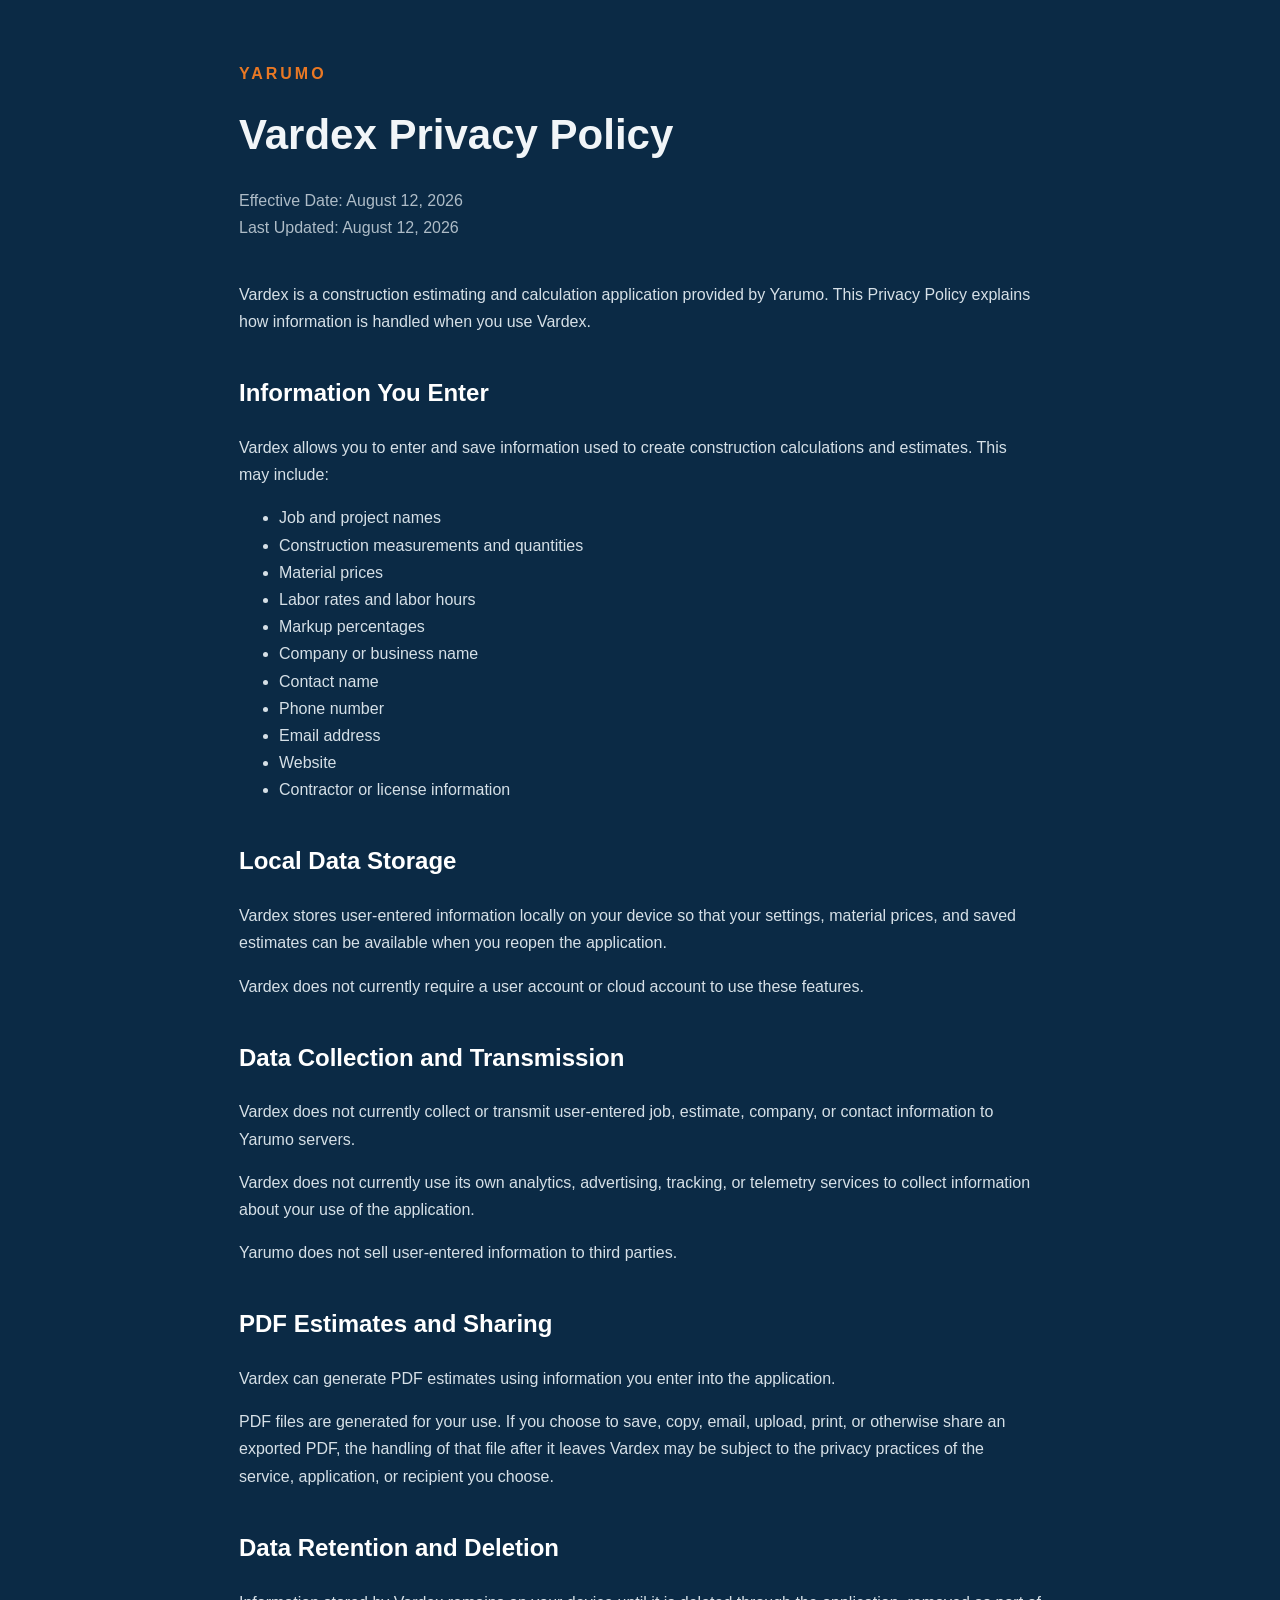
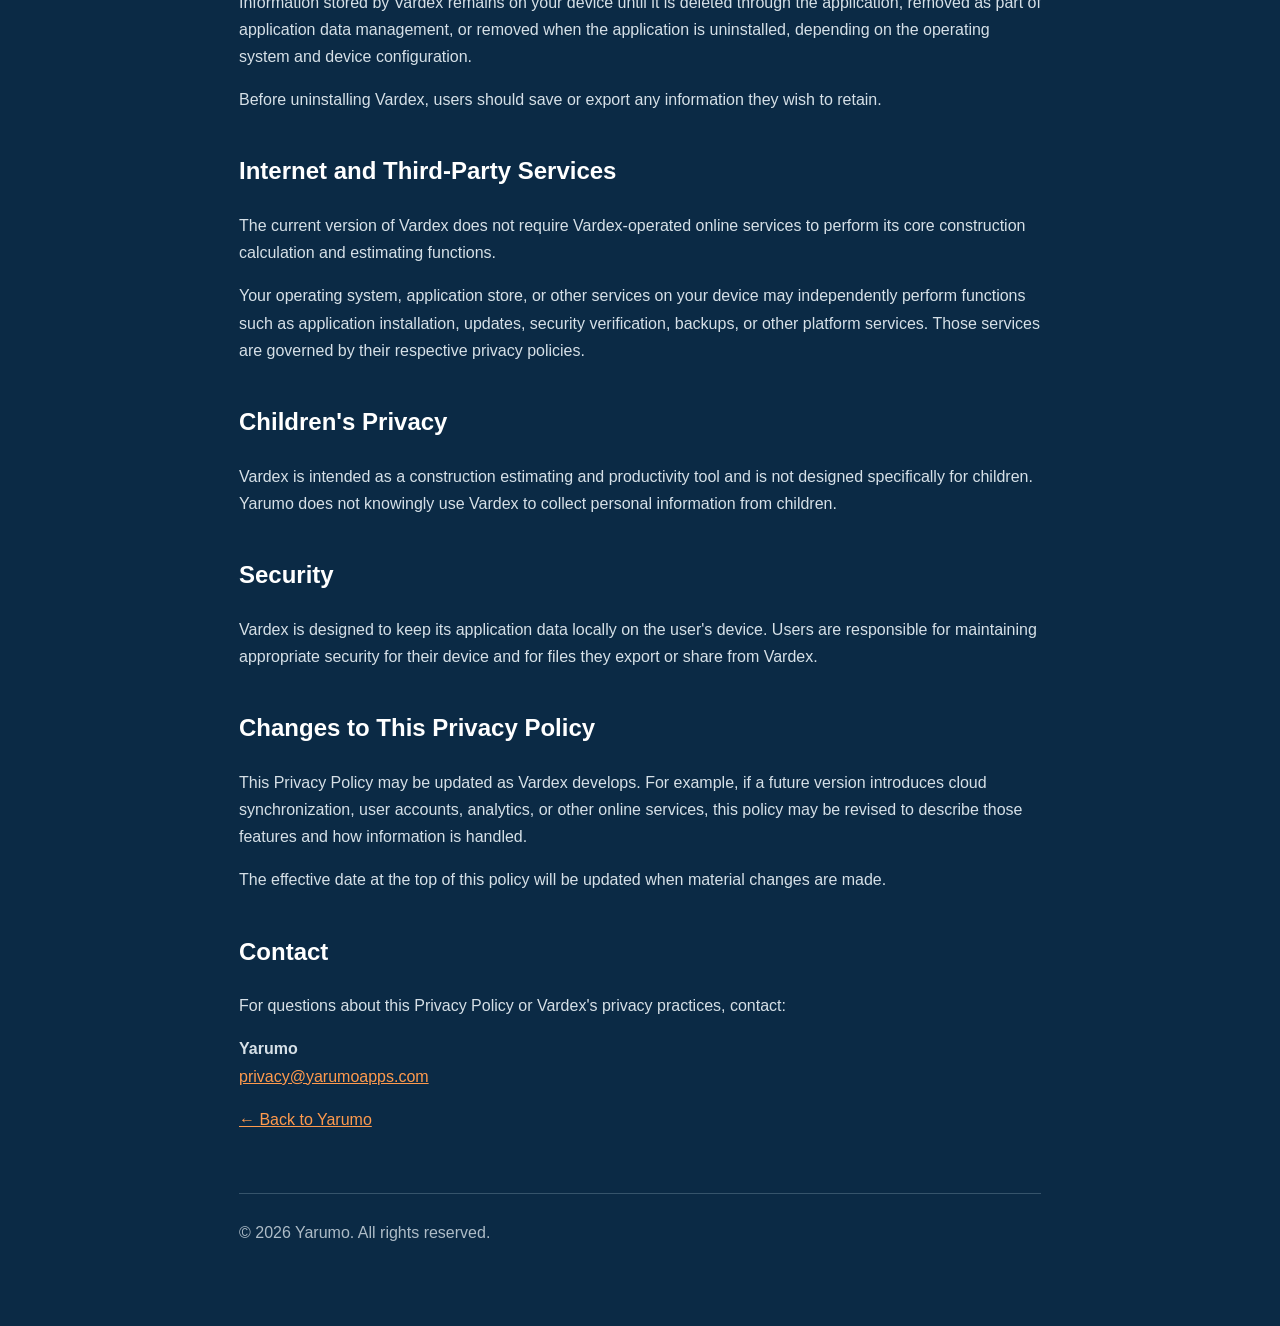
==== privacy.html @ 8b349252 "Add Vardex privacy policy This HTML file contains the privacy policy for the Vardex construction est" ====
<!DOCTYPE html>
<html lang="en">
<head>
    <meta charset="UTF-8">
    <meta name="viewport" content="width=device-width, initial-scale=1.0">

    <title>Vardex Privacy Policy | Yarumo</title>

    <meta name="description"
          content="Privacy Policy for the Vardex construction estimating application by Yarumo.">

    <style>
        * {
            box-sizing: border-box;
        }

        body {
            margin: 0;
            font-family: -apple-system, BlinkMacSystemFont, "Segoe UI",
                         Arial, sans-serif;
            background: #0B2A45;
            color: #F1F5F8;
            line-height: 1.7;
        }

        .container {
            max-width: 850px;
            margin: 0 auto;
            padding: 60px 24px 80px;
        }

        .brand {
            color: #E97824;
            font-size: 16px;
            font-weight: 700;
            letter-spacing: 3px;
            text-transform: uppercase;
        }

        h1 {
            font-size: 42px;
            margin: 12px 0 4px;
        }

        h2 {
            margin-top: 38px;
            color: #FFFFFF;
        }

        p, li {
            color: #D6E0E7;
        }

        .date {
            color: #AEBCC7;
            margin-bottom: 40px;
        }

        a {
            color: #FF9A4D;
        }

        footer {
            margin-top: 60px;
            padding-top: 25px;
            border-top: 1px solid #36546B;
            color: #AEBCC7;
        }
    </style>
</head>

<body>
<main class="container">

    <div class="brand">Yarumo</div>
    <h1>Vardex Privacy Policy</h1>

    <p class="date">
        Effective Date: August 12, 2026<br>
        Last Updated: August 12, 2026
    </p>

    <p>
        Vardex is a construction estimating and calculation application
        provided by Yarumo. This Privacy Policy explains how information
        is handled when you use Vardex.
    </p>

    <h2>Information You Enter</h2>

    <p>
        Vardex allows you to enter and save information used to create
        construction calculations and estimates. This may include:
    </p>

    <ul>
        <li>Job and project names</li>
        <li>Construction measurements and quantities</li>
        <li>Material prices</li>
        <li>Labor rates and labor hours</li>
        <li>Markup percentages</li>
        <li>Company or business name</li>
        <li>Contact name</li>
        <li>Phone number</li>
        <li>Email address</li>
        <li>Website</li>
        <li>Contractor or license information</li>
    </ul>

    <h2>Local Data Storage</h2>

    <p>
        Vardex stores user-entered information locally on your device so
        that your settings, material prices, and saved estimates can be
        available when you reopen the application.
    </p>

    <p>
        Vardex does not currently require a user account or cloud account
        to use these features.
    </p>

    <h2>Data Collection and Transmission</h2>

    <p>
        Vardex does not currently collect or transmit user-entered job,
        estimate, company, or contact information to Yarumo servers.
    </p>

    <p>
        Vardex does not currently use its own analytics, advertising,
        tracking, or telemetry services to collect information about
        your use of the application.
    </p>

    <p>
        Yarumo does not sell user-entered information to third parties.
    </p>

    <h2>PDF Estimates and Sharing</h2>

    <p>
        Vardex can generate PDF estimates using information you enter
        into the application.
    </p>

    <p>
        PDF files are generated for your use. If you choose to save,
        copy, email, upload, print, or otherwise share an exported PDF,
        the handling of that file after it leaves Vardex may be subject
        to the privacy practices of the service, application, or
        recipient you choose.
    </p>

    <h2>Data Retention and Deletion</h2>

    <p>
        Information stored by Vardex remains on your device until it is
        deleted through the application, removed as part of application
        data management, or removed when the application is uninstalled,
        depending on the operating system and device configuration.
    </p>

    <p>
        Before uninstalling Vardex, users should save or export any
        information they wish to retain.
    </p>

    <h2>Internet and Third-Party Services</h2>

    <p>
        The current version of Vardex does not require Vardex-operated
        online services to perform its core construction calculation
        and estimating functions.
    </p>

    <p>
        Your operating system, application store, or other services on
        your device may independently perform functions such as
        application installation, updates, security verification,
        backups, or other platform services. Those services are governed
        by their respective privacy policies.
    </p>

    <h2>Children's Privacy</h2>

    <p>
        Vardex is intended as a construction estimating and productivity
        tool and is not designed specifically for children. Yarumo does
        not knowingly use Vardex to collect personal information from
        children.
    </p>

    <h2>Security</h2>

    <p>
        Vardex is designed to keep its application data locally on the
        user's device. Users are responsible for maintaining appropriate
        security for their device and for files they export or share
        from Vardex.
    </p>

    <h2>Changes to This Privacy Policy</h2>

    <p>
        This Privacy Policy may be updated as Vardex develops. For
        example, if a future version introduces cloud synchronization,
        user accounts, analytics, or other online services, this policy
        may be revised to describe those features and how information
        is handled.
    </p>

    <p>
        The effective date at the top of this policy will be updated
        when material changes are made.
    </p>

    <h2>Contact</h2>

    <p>
        For questions about this Privacy Policy or Vardex's privacy
        practices, contact:
    </p>

    <p>
        <strong>Yarumo</strong><br>
        <a href="mailto:privacy@yarumoapps.com">
            privacy@yarumoapps.com
        </a>
    </p>

    <p>
        <a href="index.html">← Back to Yarumo</a>
    </p>

    <footer>
        &copy; 2026 Yarumo. All rights reserved.
    </footer>

</main>
</body>
</html>
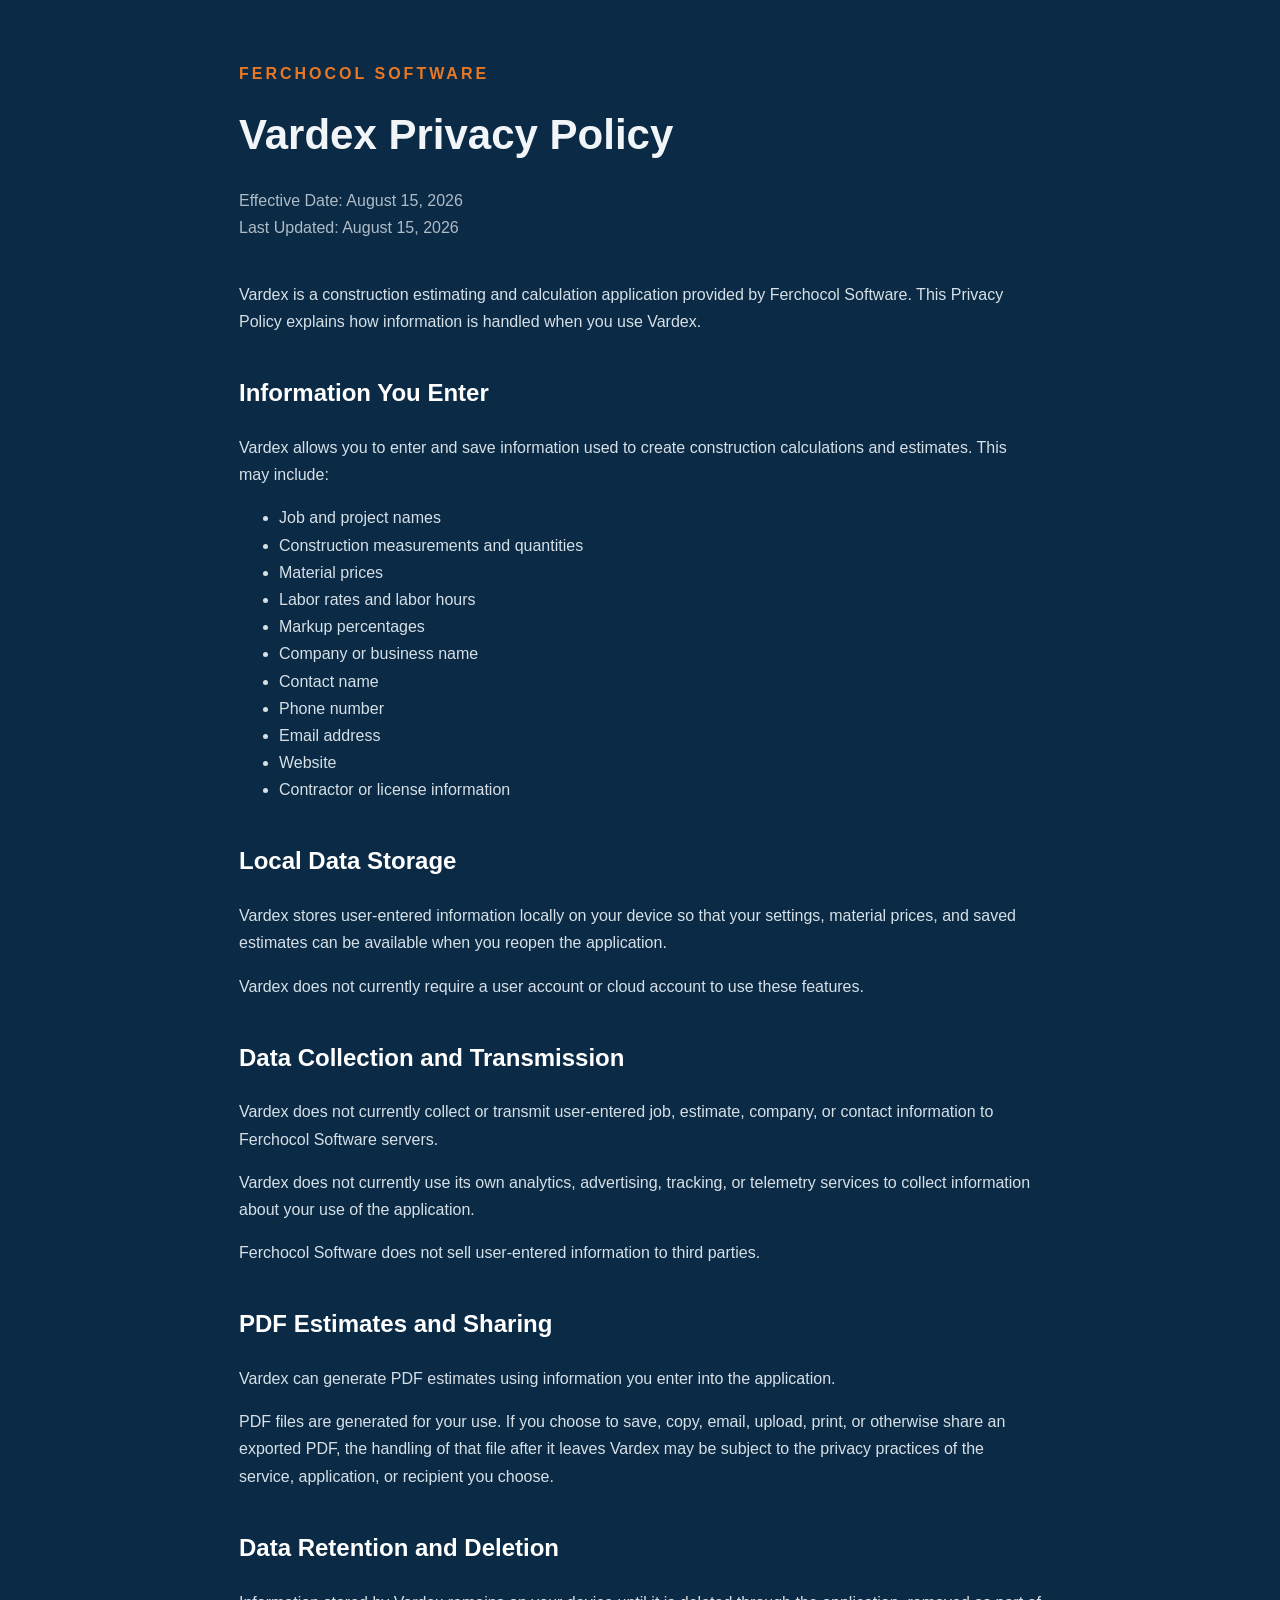
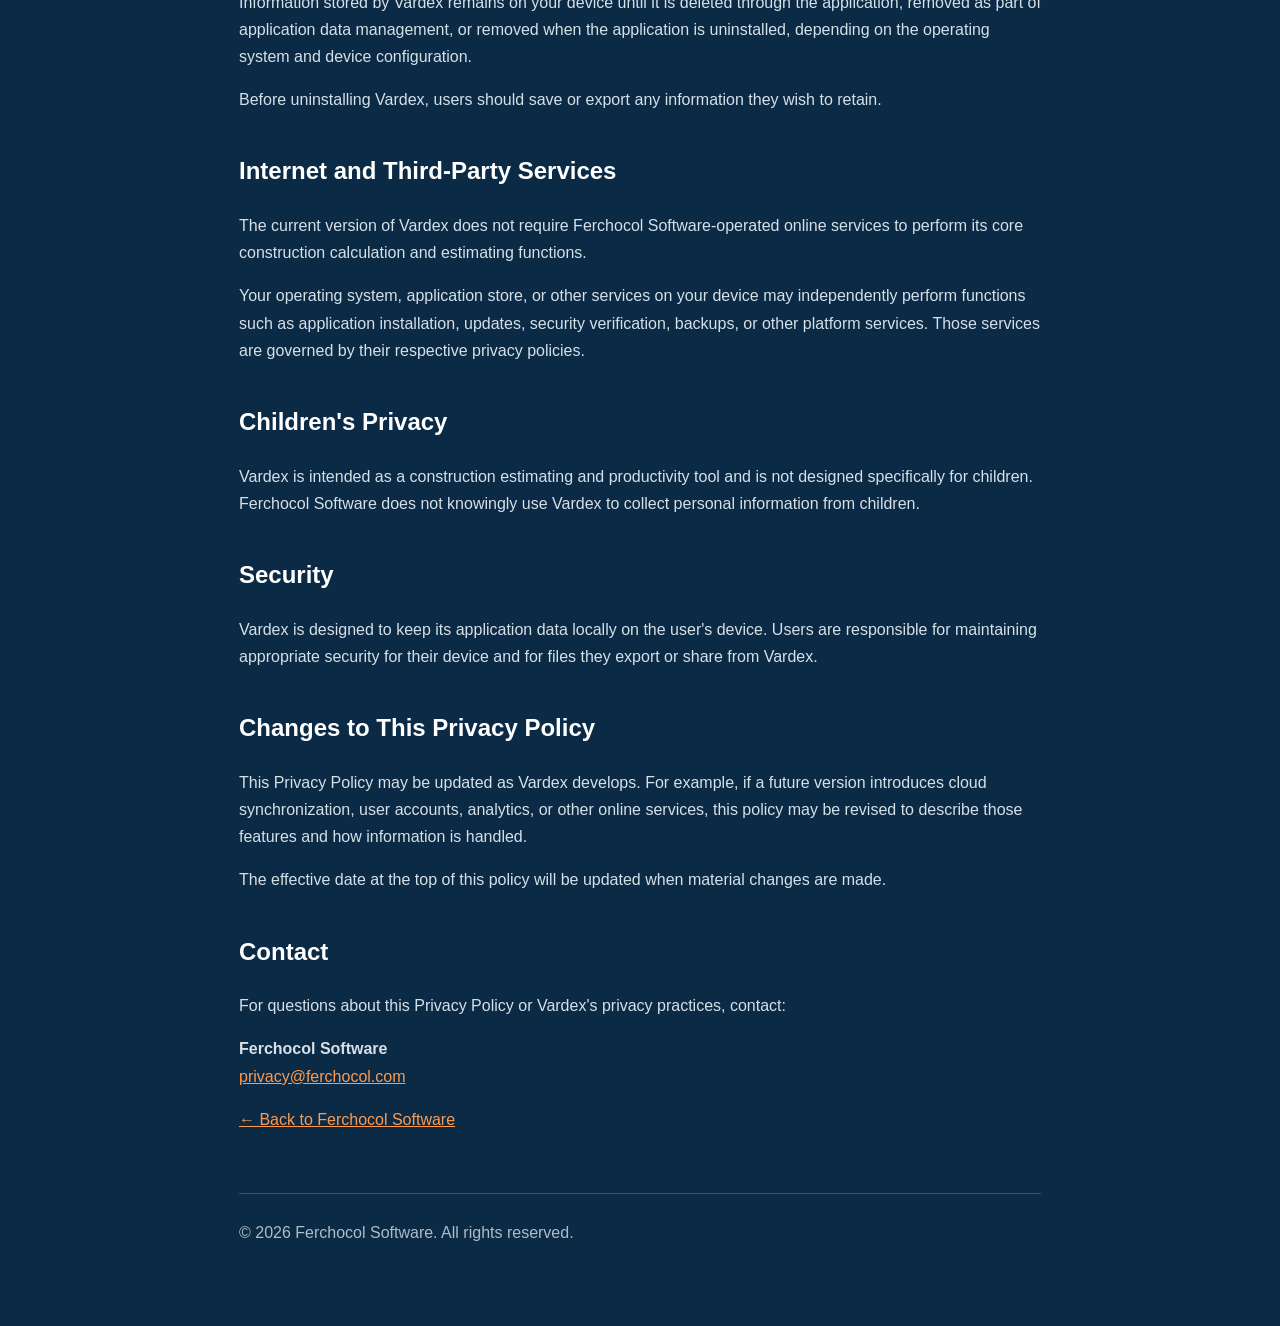
==== commit 4a90f0de: "Migrate Vardex privacy policy to Ferchocol" ====
--- a/privacy.html
+++ b/privacy.html
@@ -4,10 +4,10 @@
     <meta charset="UTF-8">
     <meta name="viewport" content="width=device-width, initial-scale=1.0">
 
-    <title>Vardex Privacy Policy | Yarumo</title>
+    <title>Vardex Privacy Policy | Ferchocol Software</title>
 
     <meta name="description"
-          content="Privacy Policy for the Vardex construction estimating application by Yarumo.">
+          content="Privacy Policy for the Vardex construction estimating application by Ferchocol Software.">
 
     <style>
         * {
@@ -72,18 +72,18 @@
 <body>
 <main class="container">
 
-    <div class="brand">Yarumo</div>
+    <div class="brand">Ferchocol Software</div>
     <h1>Vardex Privacy Policy</h1>
 
     <p class="date">
-        Effective Date: August 12, 2026<br>
-        Last Updated: August 12, 2026
+        Effective Date: August 15, 2026<br>
+        Last Updated: August 15, 2026
     </p>
 
     <p>
         Vardex is a construction estimating and calculation application
-        provided by Yarumo. This Privacy Policy explains how information
-        is handled when you use Vardex.
+        provided by Ferchocol Software. This Privacy Policy explains how
+        information is handled when you use Vardex.
     </p>
 
     <h2>Information You Enter</h2>
@@ -124,7 +124,8 @@
 
     <p>
         Vardex does not currently collect or transmit user-entered job,
-        estimate, company, or contact information to Yarumo servers.
+        estimate, company, or contact information to Ferchocol Software
+        servers.
     </p>
 
     <p>
@@ -134,7 +135,8 @@
     </p>
 
     <p>
-        Yarumo does not sell user-entered information to third parties.
+        Ferchocol Software does not sell user-entered information to
+        third parties.
     </p>
 
     <h2>PDF Estimates and Sharing</h2>
@@ -169,9 +171,9 @@
     <h2>Internet and Third-Party Services</h2>
 
     <p>
-        The current version of Vardex does not require Vardex-operated
-        online services to perform its core construction calculation
-        and estimating functions.
+        The current version of Vardex does not require
+        Ferchocol Software-operated online services to perform its core
+        construction calculation and estimating functions.
     </p>
 
     <p>
@@ -186,9 +188,9 @@
 
     <p>
         Vardex is intended as a construction estimating and productivity
-        tool and is not designed specifically for children. Yarumo does
-        not knowingly use Vardex to collect personal information from
-        children.
+        tool and is not designed specifically for children. Ferchocol
+        Software does not knowingly use Vardex to collect personal
+        information from children.
     </p>
 
     <h2>Security</h2>
@@ -223,18 +225,18 @@
     </p>
 
     <p>
-        <strong>Yarumo</strong><br>
-        <a href="mailto:privacy@yarumoapps.com">
-            privacy@yarumoapps.com
+        <strong>Ferchocol Software</strong><br>
+        <a href="mailto:privacy@ferchocol.com">
+            privacy@ferchocol.com
         </a>
     </p>
 
     <p>
-        <a href="index.html">← Back to Yarumo</a>
+        <a href="https://ferchocol.com/">← Back to Ferchocol Software</a>
     </p>
 
     <footer>
-        &copy; 2026 Yarumo. All rights reserved.
+        &copy; 2026 Ferchocol Software. All rights reserved.
     </footer>
 
 </main>
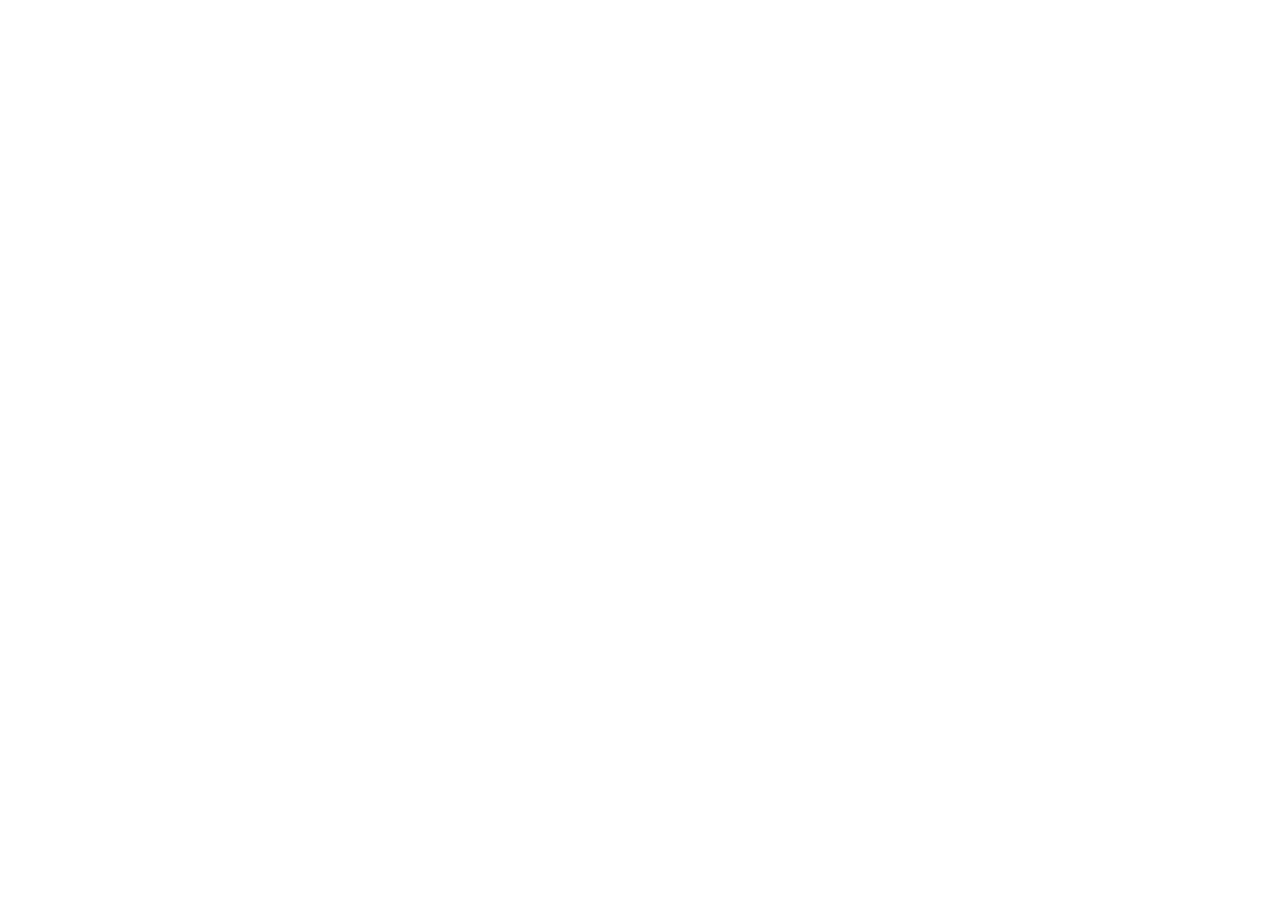
==== commit 307aca96: "Redirect legacy Vardex privacy page" ====
--- a/privacy.html
+++ b/privacy.html
@@ -4,241 +4,35 @@
     <meta charset="UTF-8">
     <meta name="viewport" content="width=device-width, initial-scale=1.0">
 
-    <title>Vardex Privacy Policy | Ferchocol Software</title>
+    <title>Vardex Privacy Policy Has Moved</title>
 
-    <meta name="description"
-          content="Privacy Policy for the Vardex construction estimating application by Ferchocol Software.">
+    <meta
+        http-equiv="refresh"
+        content="0; url=https://ferchocol.com/vardex/privacy.html">
 
-    <style>
-        * {
-            box-sizing: border-box;
-        }
+    <link
+        rel="canonical"
+        href="https://ferchocol.com/vardex/privacy.html">
 
-        body {
-            margin: 0;
-            font-family: -apple-system, BlinkMacSystemFont, "Segoe UI",
-                         Arial, sans-serif;
-            background: #0B2A45;
-            color: #F1F5F8;
-            line-height: 1.7;
-        }
-
-        .container {
-            max-width: 850px;
-            margin: 0 auto;
-            padding: 60px 24px 80px;
-        }
-
-        .brand {
-            color: #E97824;
-            font-size: 16px;
-            font-weight: 700;
-            letter-spacing: 3px;
-            text-transform: uppercase;
-        }
-
-        h1 {
-            font-size: 42px;
-            margin: 12px 0 4px;
-        }
-
-        h2 {
-            margin-top: 38px;
-            color: #FFFFFF;
-        }
-
-        p, li {
-            color: #D6E0E7;
-        }
-
-        .date {
-            color: #AEBCC7;
-            margin-bottom: 40px;
-        }
-
-        a {
-            color: #FF9A4D;
-        }
-
-        footer {
-            margin-top: 60px;
-            padding-top: 25px;
-            border-top: 1px solid #36546B;
-            color: #AEBCC7;
-        }
-    </style>
+    <meta
+        name="robots"
+        content="noindex, follow">
 </head>
 
 <body>
-<main class="container">
+    <main>
+        <p>
+            The Vardex Privacy Policy has moved to
+            <a href="https://ferchocol.com/vardex/privacy.html">
+                ferchocol.com/vardex/privacy.html
+            </a>.
+        </p>
+    </main>
 
-    <div class="brand">Ferchocol Software</div>
-    <h1>Vardex Privacy Policy</h1>
-
-    <p class="date">
-        Effective Date: August 15, 2026<br>
-        Last Updated: August 15, 2026
-    </p>
-
-    <p>
-        Vardex is a construction estimating and calculation application
-        provided by Ferchocol Software. This Privacy Policy explains how
-        information is handled when you use Vardex.
-    </p>
-
-    <h2>Information You Enter</h2>
-
-    <p>
-        Vardex allows you to enter and save information used to create
-        construction calculations and estimates. This may include:
-    </p>
-
-    <ul>
-        <li>Job and project names</li>
-        <li>Construction measurements and quantities</li>
-        <li>Material prices</li>
-        <li>Labor rates and labor hours</li>
-        <li>Markup percentages</li>
-        <li>Company or business name</li>
-        <li>Contact name</li>
-        <li>Phone number</li>
-        <li>Email address</li>
-        <li>Website</li>
-        <li>Contractor or license information</li>
-    </ul>
-
-    <h2>Local Data Storage</h2>
-
-    <p>
-        Vardex stores user-entered information locally on your device so
-        that your settings, material prices, and saved estimates can be
-        available when you reopen the application.
-    </p>
-
-    <p>
-        Vardex does not currently require a user account or cloud account
-        to use these features.
-    </p>
-
-    <h2>Data Collection and Transmission</h2>
-
-    <p>
-        Vardex does not currently collect or transmit user-entered job,
-        estimate, company, or contact information to Ferchocol Software
-        servers.
-    </p>
-
-    <p>
-        Vardex does not currently use its own analytics, advertising,
-        tracking, or telemetry services to collect information about
-        your use of the application.
-    </p>
-
-    <p>
-        Ferchocol Software does not sell user-entered information to
-        third parties.
-    </p>
-
-    <h2>PDF Estimates and Sharing</h2>
-
-    <p>
-        Vardex can generate PDF estimates using information you enter
-        into the application.
-    </p>
-
-    <p>
-        PDF files are generated for your use. If you choose to save,
-        copy, email, upload, print, or otherwise share an exported PDF,
-        the handling of that file after it leaves Vardex may be subject
-        to the privacy practices of the service, application, or
-        recipient you choose.
-    </p>
-
-    <h2>Data Retention and Deletion</h2>
-
-    <p>
-        Information stored by Vardex remains on your device until it is
-        deleted through the application, removed as part of application
-        data management, or removed when the application is uninstalled,
-        depending on the operating system and device configuration.
-    </p>
-
-    <p>
-        Before uninstalling Vardex, users should save or export any
-        information they wish to retain.
-    </p>
-
-    <h2>Internet and Third-Party Services</h2>
-
-    <p>
-        The current version of Vardex does not require
-        Ferchocol Software-operated online services to perform its core
-        construction calculation and estimating functions.
-    </p>
-
-    <p>
-        Your operating system, application store, or other services on
-        your device may independently perform functions such as
-        application installation, updates, security verification,
-        backups, or other platform services. Those services are governed
-        by their respective privacy policies.
-    </p>
-
-    <h2>Children's Privacy</h2>
-
-    <p>
-        Vardex is intended as a construction estimating and productivity
-        tool and is not designed specifically for children. Ferchocol
-        Software does not knowingly use Vardex to collect personal
-        information from children.
-    </p>
-
-    <h2>Security</h2>
-
-    <p>
-        Vardex is designed to keep its application data locally on the
-        user's device. Users are responsible for maintaining appropriate
-        security for their device and for files they export or share
-        from Vardex.
-    </p>
-
-    <h2>Changes to This Privacy Policy</h2>
-
-    <p>
-        This Privacy Policy may be updated as Vardex develops. For
-        example, if a future version introduces cloud synchronization,
-        user accounts, analytics, or other online services, this policy
-        may be revised to describe those features and how information
-        is handled.
-    </p>
-
-    <p>
-        The effective date at the top of this policy will be updated
-        when material changes are made.
-    </p>
-
-    <h2>Contact</h2>
-
-    <p>
-        For questions about this Privacy Policy or Vardex's privacy
-        practices, contact:
-    </p>
-
-    <p>
-        <strong>Ferchocol Software</strong><br>
-        <a href="mailto:privacy@ferchocol.com">
-            privacy@ferchocol.com
-        </a>
-    </p>
-
-    <p>
-        <a href="https://ferchocol.com/">← Back to Ferchocol Software</a>
-    </p>
-
-    <footer>
-        &copy; 2026 Ferchocol Software. All rights reserved.
-    </footer>
-
-</main>
+    <script>
+        window.location.replace(
+            "https://ferchocol.com/vardex/privacy.html"
+        );
+    </script>
 </body>
 </html>
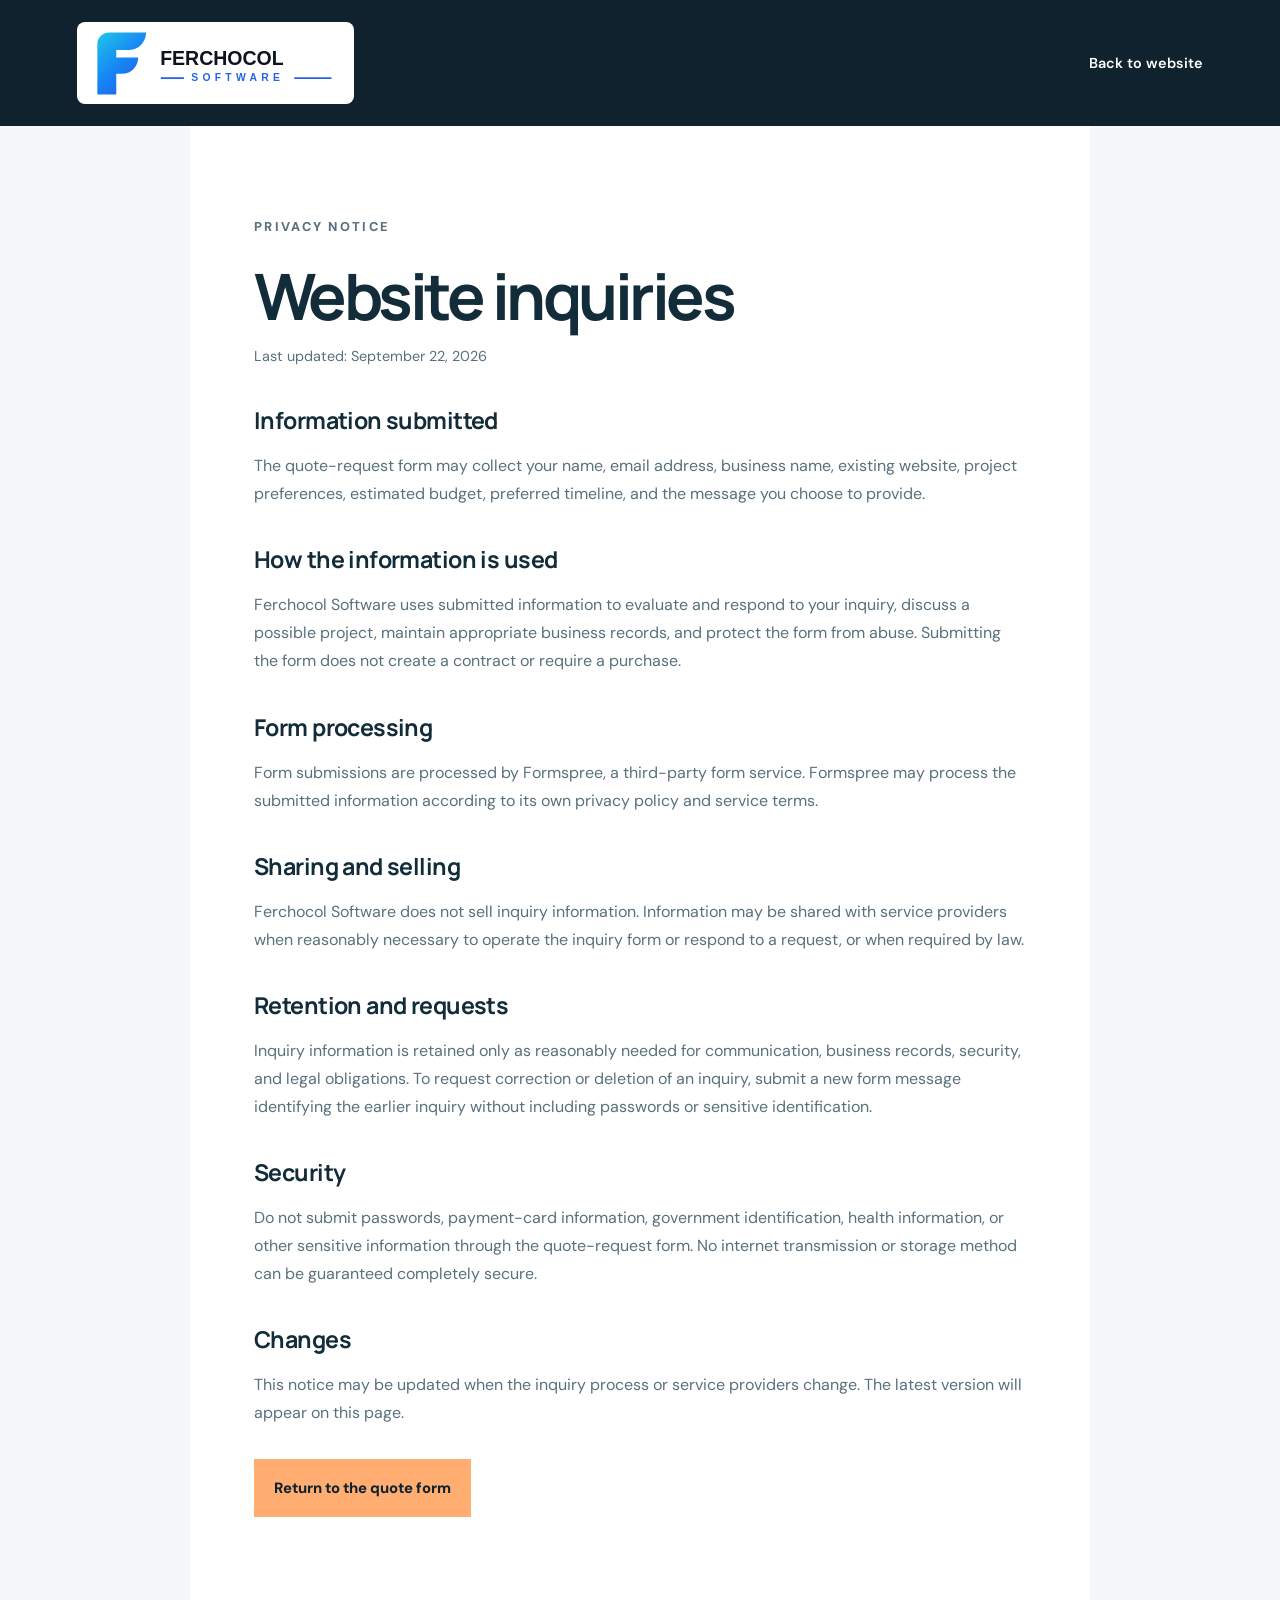
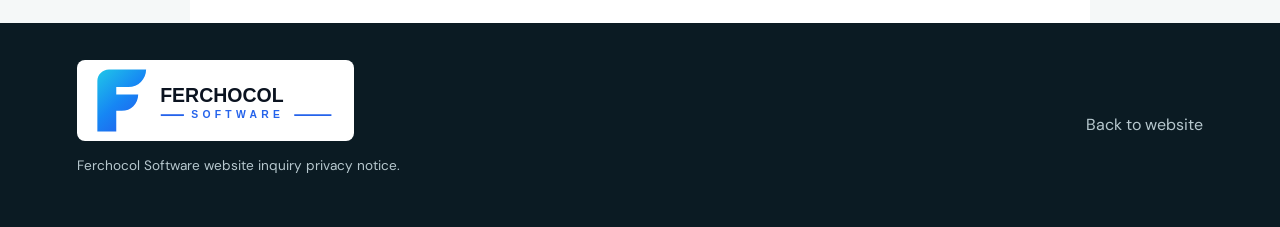
==== commit 60628850: "Replace legacy redirect with inquiry privacy notice" ====
--- a/privacy.html
+++ b/privacy.html
@@ -1,38 +1,45 @@
-<!DOCTYPE html>
+<!doctype html>
 <html lang="en">
 <head>
-    <meta charset="UTF-8">
-    <meta name="viewport" content="width=device-width, initial-scale=1.0">
+  <meta charset="utf-8">
+  <meta name="viewport" content="width=device-width, initial-scale=1">
+  <meta name="description" content="Privacy notice for Ferchocol Software website inquiries.">
+  <title>Privacy Notice — Ferchocol Software</title>
+  <link rel="stylesheet" href="portfolio.css">
+</head>
+<body>
+  <header class="site-header">
+    <a class="brand" href="index.html" aria-label="Ferchocol Software home"><img src="assets/FerchocolLogo.svg" alt="Ferchocol Software"></a>
+    <nav aria-label="Privacy navigation"><a href="index.html">Back to website</a></nav>
+  </header>
+  <main class="legal-page">
+    <p class="eyebrow">PRIVACY NOTICE</p>
+    <h1>Website inquiries</h1>
+    <p class="legal-updated">Last updated: September 22, 2026</p>
 
-    <title>Vardex Privacy Policy Has Moved</title>
+    <h2>Information submitted</h2>
+    <p>The quote-request form may collect your name, email address, business name, existing website, project preferences, estimated budget, preferred timeline, and the message you choose to provide.</p>
 
-    <meta
-        http-equiv="refresh"
-        content="0; url=https://ferchocol.com/vardex/privacy.html">
+    <h2>How the information is used</h2>
+    <p>Ferchocol Software uses submitted information to evaluate and respond to your inquiry, discuss a possible project, maintain appropriate business records, and protect the form from abuse. Submitting the form does not create a contract or require a purchase.</p>
 
-    <link
-        rel="canonical"
-        href="https://ferchocol.com/vardex/privacy.html">
+    <h2>Form processing</h2>
+    <p>Form submissions are processed by Formspree, a third-party form service. Formspree may process the submitted information according to its own privacy policy and service terms.</p>
 
-    <meta
-        name="robots"
-        content="noindex, follow">
-</head>
+    <h2>Sharing and selling</h2>
+    <p>Ferchocol Software does not sell inquiry information. Information may be shared with service providers when reasonably necessary to operate the inquiry form or respond to a request, or when required by law.</p>
 
-<body>
-    <main>
-        <p>
-            The Vardex Privacy Policy has moved to
-            <a href="https://ferchocol.com/vardex/privacy.html">
-                ferchocol.com/vardex/privacy.html
-            </a>.
-        </p>
-    </main>
+    <h2>Retention and requests</h2>
+    <p>Inquiry information is retained only as reasonably needed for communication, business records, security, and legal obligations. To request correction or deletion of an inquiry, submit a new form message identifying the earlier inquiry without including passwords or sensitive identification.</p>
 
-    <script>
-        window.location.replace(
-            "https://ferchocol.com/vardex/privacy.html"
-        );
-    </script>
+    <h2>Security</h2>
+    <p>Do not submit passwords, payment-card information, government identification, health information, or other sensitive information through the quote-request form. No internet transmission or storage method can be guaranteed completely secure.</p>
+
+    <h2>Changes</h2>
+    <p>This notice may be updated when the inquiry process or service providers change. The latest version will appear on this page.</p>
+
+    <p><a class="button button-primary" href="index.html#contact">Return to the quote form</a></p>
+  </main>
+  <footer><div><a class="brand" href="index.html"><img src="assets/FerchocolLogo.svg" alt="Ferchocol Software"></a><p>Ferchocol Software website inquiry privacy notice.</p></div><a href="index.html">Back to website</a></footer>
 </body>
 </html>
--- a/portfolio.css
+++ b/portfolio.css
@@ -0,0 +1,13 @@
+@import url('https://fonts.googleapis.com/css2?family=DM+Sans:wght@400;500;600;700&family=Manrope:wght@500;600;700;800&display=swap');
+:root{--navy:#10222e;--navy2:#183242;--orange:#ffad70;--white:#f6f8f8;--ink:#122c39;--muted:#59717c}*{box-sizing:border-box}html{scroll-behavior:smooth}body{margin:0;background:#f5f8f8;color:var(--ink);font-family:'DM Sans',Arial,sans-serif}a{text-decoration:none;color:inherit}a:focus-visible{outline:3px solid #f37834;outline-offset:4px}img{display:block;max-width:100%}.site-header{display:flex;justify-content:space-between;align-items:center;padding:1.4rem clamp(1.3rem,6vw,7rem);background:var(--navy);color:#fff}.brand{display:inline-flex;align-items:center;background:#fff;border-radius:8px;padding:.45rem .65rem}.brand img{display:block;width:clamp(190px,20vw,260px);height:auto}.site-header nav{display:flex;gap:clamp(1rem,3vw,3rem);font-size:.9rem;font-weight:600}.site-header nav a:hover{color:var(--orange)}
+.hero{min-height:650px;background:radial-gradient(circle at 79% 45%,#244e61 0%,var(--navy) 56%);color:#fff;display:grid;grid-template-columns:1fr 1fr;align-items:center;overflow:hidden;padding:clamp(4rem,8vw,8rem) clamp(1.3rem,6vw,7rem);gap:4rem}.hero-copy{max-width:680px;position:relative;z-index:1}.eyebrow{font-size:.8rem;font-weight:800;letter-spacing:.18em;color:#d2763c;margin:0 0 1.5rem}.hero .eyebrow,.approach .eyebrow{color:var(--orange)}h1,h2,h3,p{overflow-wrap:break-word}.hero h1,.section h2{font-family:Manrope,Arial,sans-serif;font-weight:800;letter-spacing:-.055em;line-height:1.12}.hero h1{font-size:clamp(3rem,5.7vw,6rem);margin:0 0 1.5rem}.hero h1 em{font-style:normal;color:var(--orange)}.hero-copy>p:not(.eyebrow){max-width:550px;color:#d0dde2;font-size:1.15rem;line-height:1.7}.hero-actions{display:flex;align-items:center;gap:1.7rem;flex-wrap:wrap;margin-top:2.4rem}.button{padding:1rem 1.25rem;font-weight:800;font-size:.93rem;display:inline-flex;gap:1rem}.button-primary{background:var(--orange);color:var(--navy)}.button:hover{filter:brightness(1.08)}.subtle-link{font-weight:600;border-bottom:1px solid #8ea7b0;padding:.75rem 0;font-size:.95rem}
+.hero-photo{width:100%;height:460px;object-fit:cover;object-position:65% center;border:1px solid #678493;box-shadow:0 28px 60px #07162088;min-width:0}
+.section{padding:clamp(4rem,8vw,8rem) clamp(1.3rem,6vw,7rem)}.section-intro{max-width:740px;margin-bottom:3rem}.section h2{font-size:clamp(2.5rem,4vw,4.2rem);margin:0 0 1.3rem}.section-intro>p:not(.eyebrow){color:var(--muted);font-size:1.1rem;line-height:1.7}.work-card{display:grid;grid-template-columns:1.1fr .9fr;max-width:1250px;min-height:400px;background:#fff;box-shadow:0 12px 38px #16354414;border:1px solid #d8e3e6}.work-card img{height:100%;width:100%;object-fit:cover;object-position:65%}.work-details{padding:clamp(2rem,5vw,5rem);display:flex;flex-direction:column;justify-content:center}.work-tag{font-size:.8rem;font-weight:800;letter-spacing:.13em;color:#b36a3d}.work-details h3{font-family:Manrope,Arial,sans-serif;font-weight:800;letter-spacing:-.05em;font-size:clamp(2.3rem,3.5vw,3.8rem);margin:.8rem 0}.work-details p{color:var(--muted);font-size:1.06rem;line-height:1.65}.card-action{margin-top:1.3rem;font-weight:800;color:#a3582e;border-bottom:1px solid #a3582e;align-self:flex-start;padding-bottom:.4rem}.work-card:hover .card-action{color:#612f13}
+.packages{background:#e9f0f1}.package-grid{display:grid;grid-template-columns:repeat(3,1fr);gap:1rem;max-width:1300px}.package-grid article{background:#fff;padding:clamp(1.5rem,3vw,2.6rem);border-top:4px solid #e99b63;min-height:390px}.number{font-size:.8rem;color:#a55832;font-weight:800}.package-grid h3{font-family:Manrope,Arial,sans-serif;font-size:1.6rem;letter-spacing:-.04em}.package-grid p{color:var(--muted);line-height:1.65}.package-grid ul{padding-left:1.3rem;color:#315161;line-height:1.8}.package-grid li{padding-left:.2rem}
+.price{font-family:Manrope,Arial,sans-serif!important;font-size:2.15rem!important;font-weight:800;color:var(--navy)!important;line-height:1.1!important;margin:.3rem 0 1.25rem!important}.price span{display:block;font-family:'DM Sans',Arial,sans-serif;font-size:.72rem;font-weight:800;letter-spacing:.13em;text-transform:uppercase;color:#a55832;margin-bottom:.35rem}.quote-panel{max-width:1300px;margin-top:1rem;background:var(--navy);color:#fff;padding:clamp(1.6rem,4vw,3rem);display:flex;align-items:center;justify-content:space-between;gap:2rem}.quote-panel>div{max-width:760px}.quote-panel .eyebrow{color:var(--orange);margin-bottom:.8rem}.quote-panel h3{font-family:Manrope,Arial,sans-serif;font-size:clamp(1.8rem,3vw,2.8rem);letter-spacing:-.04em;margin:.2rem 0 .8rem}.quote-panel p:not(.eyebrow){color:#c8d7dc;line-height:1.65;margin:0}.quote-panel .button{flex:0 0 auto}.package-note{max-width:1050px;color:var(--muted);font-size:.88rem;line-height:1.65;margin:1.3rem 0 0}
+.contact{background:#fff;display:grid;grid-template-columns:.75fr 1.25fr;gap:clamp(2rem,7vw,7rem);align-items:start}.contact-intro{max-width:540px;position:sticky;top:2rem}.contact-intro h2{font-family:Manrope,Arial,sans-serif;font-size:clamp(2.5rem,4vw,4.2rem);font-weight:800;letter-spacing:-.055em;line-height:1.12;margin:0 0 1.3rem}.contact-intro>p:not(.eyebrow){color:var(--muted);font-size:1.08rem;line-height:1.7}.contact-form{background:#e9f0f1;border-top:4px solid #e99b63;padding:clamp(1.4rem,4vw,3rem)}.form-grid{display:grid;grid-template-columns:1fr 1fr;gap:1.25rem}.contact-form label{display:flex;flex-direction:column;gap:.5rem;font-weight:700;color:var(--ink)}.contact-form label>span{font-size:.9rem}.contact-form small{font-weight:500;color:var(--muted)}.contact-form input,.contact-form select,.contact-form textarea{width:100%;border:1px solid #aebfc5;background:#fff;color:var(--ink);font:inherit;padding:.9rem;border-radius:0}.contact-form textarea{resize:vertical;min-height:160px}.contact-form input:focus,.contact-form select:focus,.contact-form textarea:focus{outline:3px solid #f2a06b;outline-offset:2px;border-color:var(--navy)}.form-wide{grid-column:1/-1}.consent{display:grid!important;grid-template-columns:auto 1fr;align-items:start;margin:1.4rem 0;font-weight:500!important;line-height:1.55}.consent input{width:1.1rem;height:1.1rem;margin:.2rem 0 0}.consent a{color:#8c4825;text-decoration:underline}.contact-form button{border:0;cursor:pointer}.form-note{color:var(--muted);font-size:.8rem;line-height:1.55;margin:1rem 0 0}.form-honeypot{position:absolute!important;left:-10000px!important;width:1px!important;height:1px!important;overflow:hidden!important}
+.approach{background:var(--navy);color:#fff;display:grid;grid-template-columns:.8fr 1.2fr;gap:clamp(2rem,7vw,7rem)}.approach h2{margin:0}.approach ol{padding:0;list-style:none;counter-reset:steps}.approach li{counter-increment:steps;display:grid;grid-template-columns:50px 1fr;column-gap:1rem;border-bottom:1px solid #55717b;padding:1.4rem 0}.approach li:before{content:counter(steps,decimal-leading-zero);grid-row:span 2;color:var(--orange);font-weight:800}.approach li strong{font-size:1.15rem}.approach li span{display:block;color:#c1d2d8;line-height:1.6;margin-top:.4rem}footer{background:#0b1b23;color:#b7c8ce;padding:2.3rem clamp(1.3rem,6vw,7rem);display:flex;justify-content:space-between;align-items:center;gap:2rem}footer .brand{width:max-content}footer p{font-size:.85rem;line-height:1.6;max-width:520px}footer>a{white-space:nowrap}
+@media(max-width:900px){.quote-panel{align-items:flex-start;flex-direction:column}.contact{grid-template-columns:1fr}.contact-intro{position:static}.hero{grid-template-columns:1fr;min-height:auto}.hero-photo{height:360px;max-width:600px;width:100%;margin:auto}.work-card{grid-template-columns:1fr}.work-card img{height:330px}.package-grid{grid-template-columns:1fr 1fr}.approach{grid-template-columns:1fr}}
+@media(max-width:620px){.form-grid{grid-template-columns:1fr}.form-wide{grid-column:auto}.site-header{display:block}.brand img{width:210px}.site-header nav{justify-content:space-between;margin-top:1.4rem}.hero{padding-top:4rem;gap:1rem}.hero h1{font-size:3.25rem}.hero-photo{height:280px}.package-grid{grid-template-columns:1fr}.package-grid article{min-height:0}.work-card img{height:240px}footer{display:block}footer>a{display:inline-block;margin-top:1rem}}
+
+.legal-page{max-width:900px;margin:0 auto;padding:clamp(3rem,7vw,7rem) clamp(1.3rem,5vw,4rem);background:#fff}.legal-page h1{font-family:Manrope,Arial,sans-serif;font-size:clamp(2.8rem,5vw,5rem);letter-spacing:-.055em;line-height:1.05;margin:0 0 .8rem}.legal-page h2{font-family:Manrope,Arial,sans-serif;font-size:1.45rem;letter-spacing:-.025em;margin:2.2rem 0 .6rem}.legal-page p{color:var(--muted);line-height:1.75}.legal-page .legal-updated{font-size:.9rem}.legal-page .button{color:var(--navy);display:inline-flex;margin-top:1rem}
